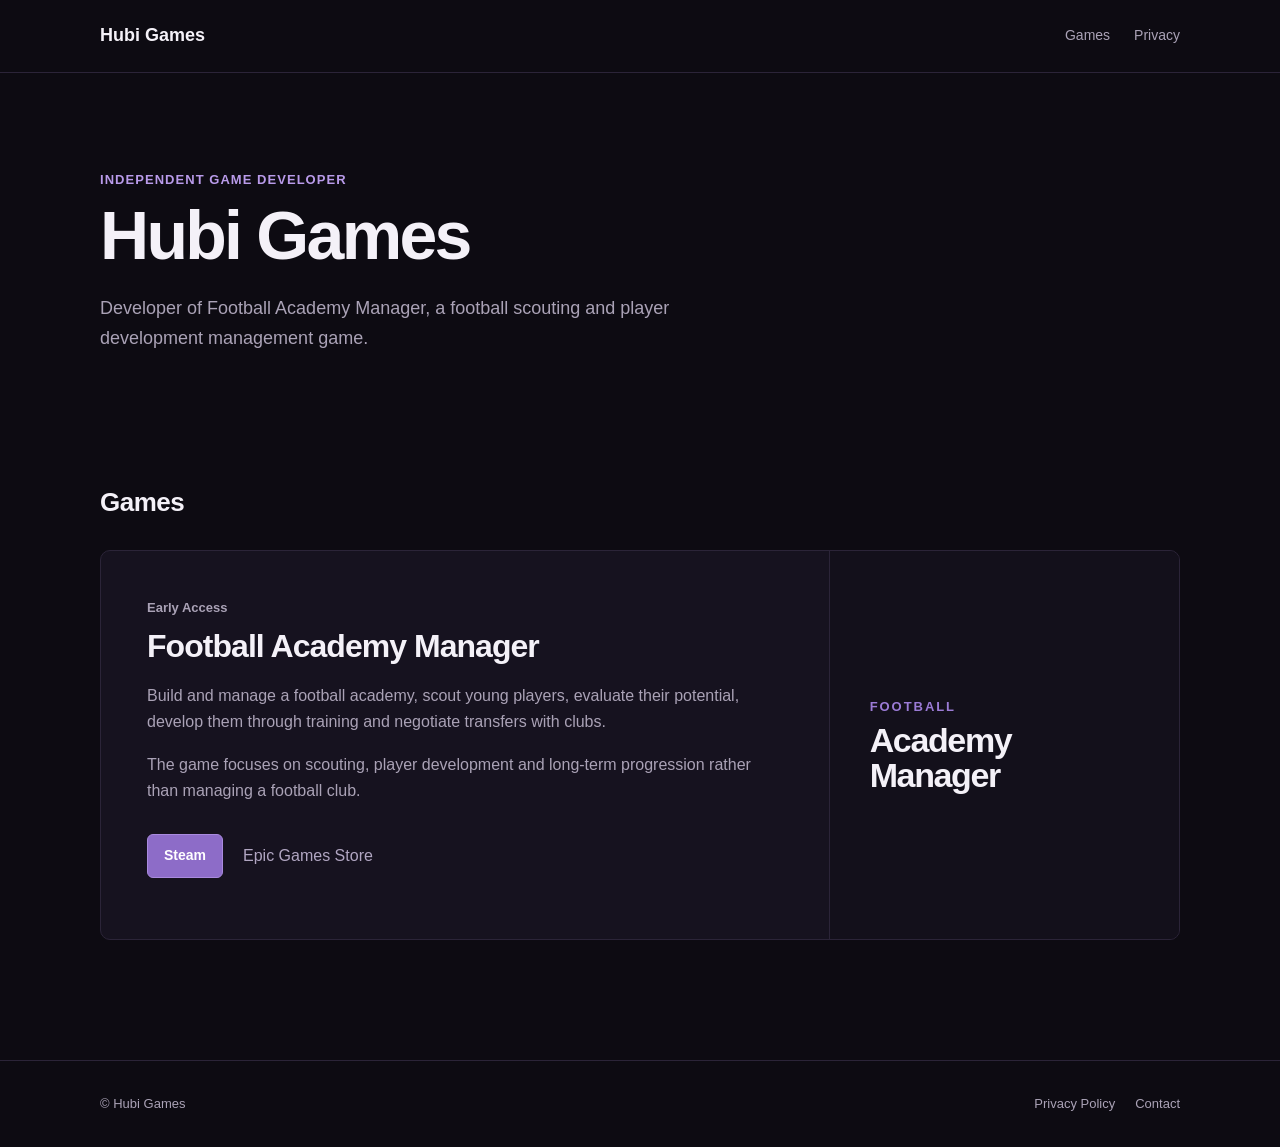
==== index.html @ 7fcf8f87 "static website" ====
<!doctype html>
<html lang="en">
  <head>
    <meta charset="UTF-8" />
    <meta name="viewport" content="width=device-width, initial-scale=1.0" />

    <title>Hubi Games</title>
    <meta name="description" content="Hubi Games is the developer of Football Academy Manager." />

    <link rel="stylesheet" href="styles.css" />
  </head>

  <body>
    <header class="site-header">
      <div class="container header-inner">
        <a class="logo" href="/">Hubi Games</a>

        <nav>
          <a href="#games">Games</a>
          <a href="privacy.html">Privacy</a>
        </nav>
      </div>
    </header>

    <main>
      <section class="intro">
        <div class="container">
          <p class="label">Independent game developer</p>

          <h1>Hubi Games</h1>

          <p class="intro-text">
            Developer of Football Academy Manager, a football scouting and player development management game.
          </p>
        </div>
      </section>

      <section id="games" class="games">
        <div class="container">
          <h2>Games</h2>

          <article class="game">
            <div class="game-content">
              <p class="status">Early Access</p>

              <h3>Football Academy Manager</h3>

              <p>
                Build and manage a football academy, scout young players, evaluate their potential, develop them through
                training and negotiate transfers with clubs.
              </p>

              <p>
                The game focuses on scouting, player development and long-term progression rather than managing a
                football club.
              </p>

              <div class="links">
                <a
                  class="button"
                  href="https://store.steampowered.com/app/3852060/Football_Academy_Manager/?utm_source=website&utm_medium=website&utm_campaign=website"
                >
                  Steam
                </a>

                <a class="text-link" href="https://store.epicgames.com/p/football-academy-manager-f6908c">
                  Epic Games Store
                </a>
              </div>
            </div>

            <div class="game-title">
              <span>Football</span>
              <strong>Academy Manager</strong>
            </div>
          </article>
        </div>
      </section>
    </main>

    <footer>
      <div class="container footer-inner">
        <span>© Hubi Games</span>

        <div>
          <a href="privacy.html">Privacy Policy</a>
          <a href="mailto:support@hubigames.com">Contact</a>
        </div>
      </div>
    </footer>
  </body>
</html>
---- styles.css ----
:root {
  --bg: #0d0b12;
  --panel: #16121f;
  --border: #2b2438;

  --text: #f4f1f8;
  --muted: #aaa2b6;

  --accent: #9b7bd6;
  --accent-light: #b99bea;
  --accent-dark: #120d19;

  --width: 1080px;
}

* {
  box-sizing: border-box;
}

html {
  scroll-behavior: smooth;
}

body {
  margin: 0;

  background: var(--bg);
  color: var(--text);

  font-family: -apple-system, BlinkMacSystemFont, "Segoe UI", Arial, sans-serif;

  font-size: 16px;
  line-height: 1.65;
}

a {
  color: inherit;
  text-decoration: none;
}

.container {
  width: min(calc(100% - 40px), var(--width));
  margin: 0 auto;
}

/* Header */

.site-header {
  border-bottom: 1px solid var(--border);
}

.header-inner {
  min-height: 72px;

  display: flex;
  align-items: center;
  justify-content: space-between;
}

.logo {
  font-size: 18px;
  font-weight: 700;
}

nav {
  display: flex;
  gap: 24px;
}

nav a {
  color: var(--muted);
  font-size: 14px;
}

nav a:hover {
  color: var(--text);
}

/* Intro */

.intro {
  padding: 96px 0 88px;
}

.label {
  margin: 0 0 10px;

  color: var(--accent);

  font-size: 13px;
  font-weight: 600;
  text-transform: uppercase;
  letter-spacing: 0.08em;
}

.intro h1 {
  margin: 0;

  font-size: clamp(44px, 7vw, 68px);
  line-height: 1.05;

  letter-spacing: -0.04em;
}

.intro-text {
  max-width: 650px;

  margin: 22px 0 0;

  color: var(--muted);
  font-size: 18px;
}

/* Games */

.games {
  padding: 40px 0 120px;
}

.games > .container > h2 {
  margin: 0 0 26px;

  font-size: 26px;
  letter-spacing: -0.02em;
}

.game {
  min-height: 390px;

  display: grid;
  grid-template-columns: 1.35fr 0.65fr;

  border: 1px solid var(--border);
  border-radius: 10px;

  overflow: hidden;

  background: var(--panel);
}

.game-content {
  padding: 46px;
}

.status {
  margin: 0 0 8px;

  color: var(--accent);

  font-size: 13px;
  font-weight: 600;
}

.game h3 {
  margin: 0 0 18px;

  font-size: 32px;
  line-height: 1.2;

  letter-spacing: -0.03em;
}

.game-content p {
  max-width: 650px;

  color: var(--muted);
}

.links {
  margin-top: 30px;

  display: flex;
  align-items: center;
  gap: 20px;
}

.status,
.label,
.game-title span {
  color: var(--accent-light);
}

.button {
  padding: 9px 16px;

  border: 1px solid #a98ade;
  border-radius: 6px;

  background: #8d6cc8;
  color: #ffffff;

  font-size: 14px;
  font-weight: 650;
}

.button:hover {
  background: #9d7bd6;
}

.text-link {
  color: #b1a6c2;
}

.text-link:hover {
  color: #d4c6ea;
}

/* Game title */

.game-title {
  min-height: 100%;

  display: flex;
  flex-direction: column;
  justify-content: center;

  padding: 40px;

  border-left: 1px solid var(--border);

  background: #13101b;
}

.game-title span {
  margin-bottom: 5px;

  color: var(--accent);

  font-size: 13px;
  font-weight: 600;

  text-transform: uppercase;
  letter-spacing: 0.15em;
}

.game-title strong {
  max-width: 220px;

  font-size: 34px;
  line-height: 1.05;

  letter-spacing: -0.04em;
}

/* Footer */

footer {
  border-top: 1px solid var(--border);
}

.footer-inner {
  min-height: 86px;

  display: flex;
  align-items: center;
  justify-content: space-between;

  color: var(--muted);

  font-size: 13px;
}

.footer-inner div {
  display: flex;
  gap: 20px;
}

.footer-inner a:hover {
  color: var(--text);
}

/* Privacy */

.legal {
  padding: 80px 0 120px;
}

.legal h1 {
  margin: 0 0 42px;

  font-size: 44px;
  line-height: 1.1;

  letter-spacing: -0.04em;
}

.legal section {
  padding: 26px 0;

  border-top: 1px solid var(--border);
}

.legal h2 {
  margin: 0 0 10px;

  font-size: 18px;
}

.legal p {
  margin: 8px 0;

  color: var(--muted);
}

.legal a {
  color: var(--accent);
}

/* Mobile */

@media (max-width: 720px) {
  .intro {
    padding: 70px 0;
  }

  .game {
    grid-template-columns: 1fr;
  }

  .game-content {
    padding: 30px;
  }

  .game-title {
    min-height: 220px;

    border-left: 0;
    border-top: 1px solid var(--border);
  }

  .footer-inner {
    padding: 22px 0;

    align-items: flex-start;
    flex-direction: column;
    gap: 10px;
  }
}
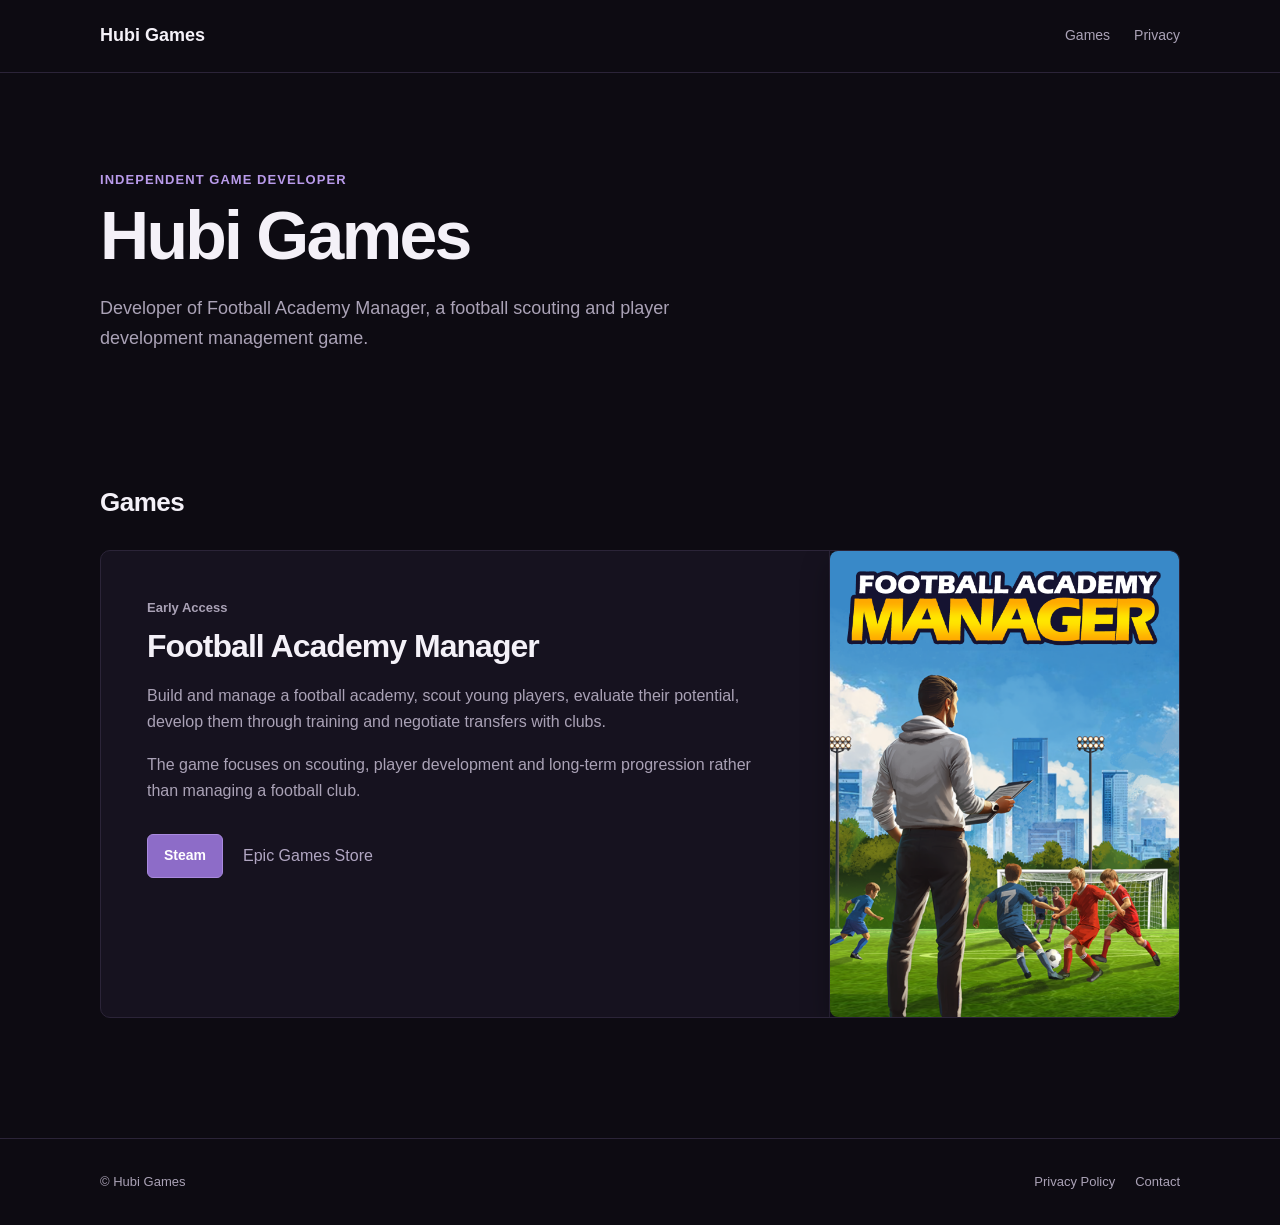
==== commit a691ed2b: "game capsule" ====
--- a/index.html
+++ b/index.html
@@ -6,6 +6,9 @@
 
     <title>Hubi Games</title>
     <meta name="description" content="Hubi Games is the developer of Football Academy Manager." />
+
+    <link rel="icon" type="image/png" href="logo.png" />
+    <link rel="apple-touch-icon" href="logo.png" />
 
     <link rel="stylesheet" href="styles.css" />
   </head>
@@ -69,9 +72,8 @@
               </div>
             </div>
 
-            <div class="game-title">
-              <span>Football</span>
-              <strong>Academy Manager</strong>
+            <div class="game-capsule">
+              <img src="fam-capsule.png" alt="Football Academy Manager" />
             </div>
           </article>
         </div>
--- a/styles.css
+++ b/styles.css
@@ -336,3 +336,26 @@
     gap: 10px;
   }
 }
+
+.game-capsule {
+  min-height: 100%;
+
+  display: flex;
+  align-items: center;
+  justify-content: center;
+
+  border-left: 1px solid var(--border);
+
+  background: #13101b;
+}
+
+.game-capsule img {
+  width: 100%;
+  height: auto;
+
+  display: block;
+
+  border-radius: 8px;
+
+  box-shadow: 0 12px 30px rgba(0, 0, 0, 0.3);
+}
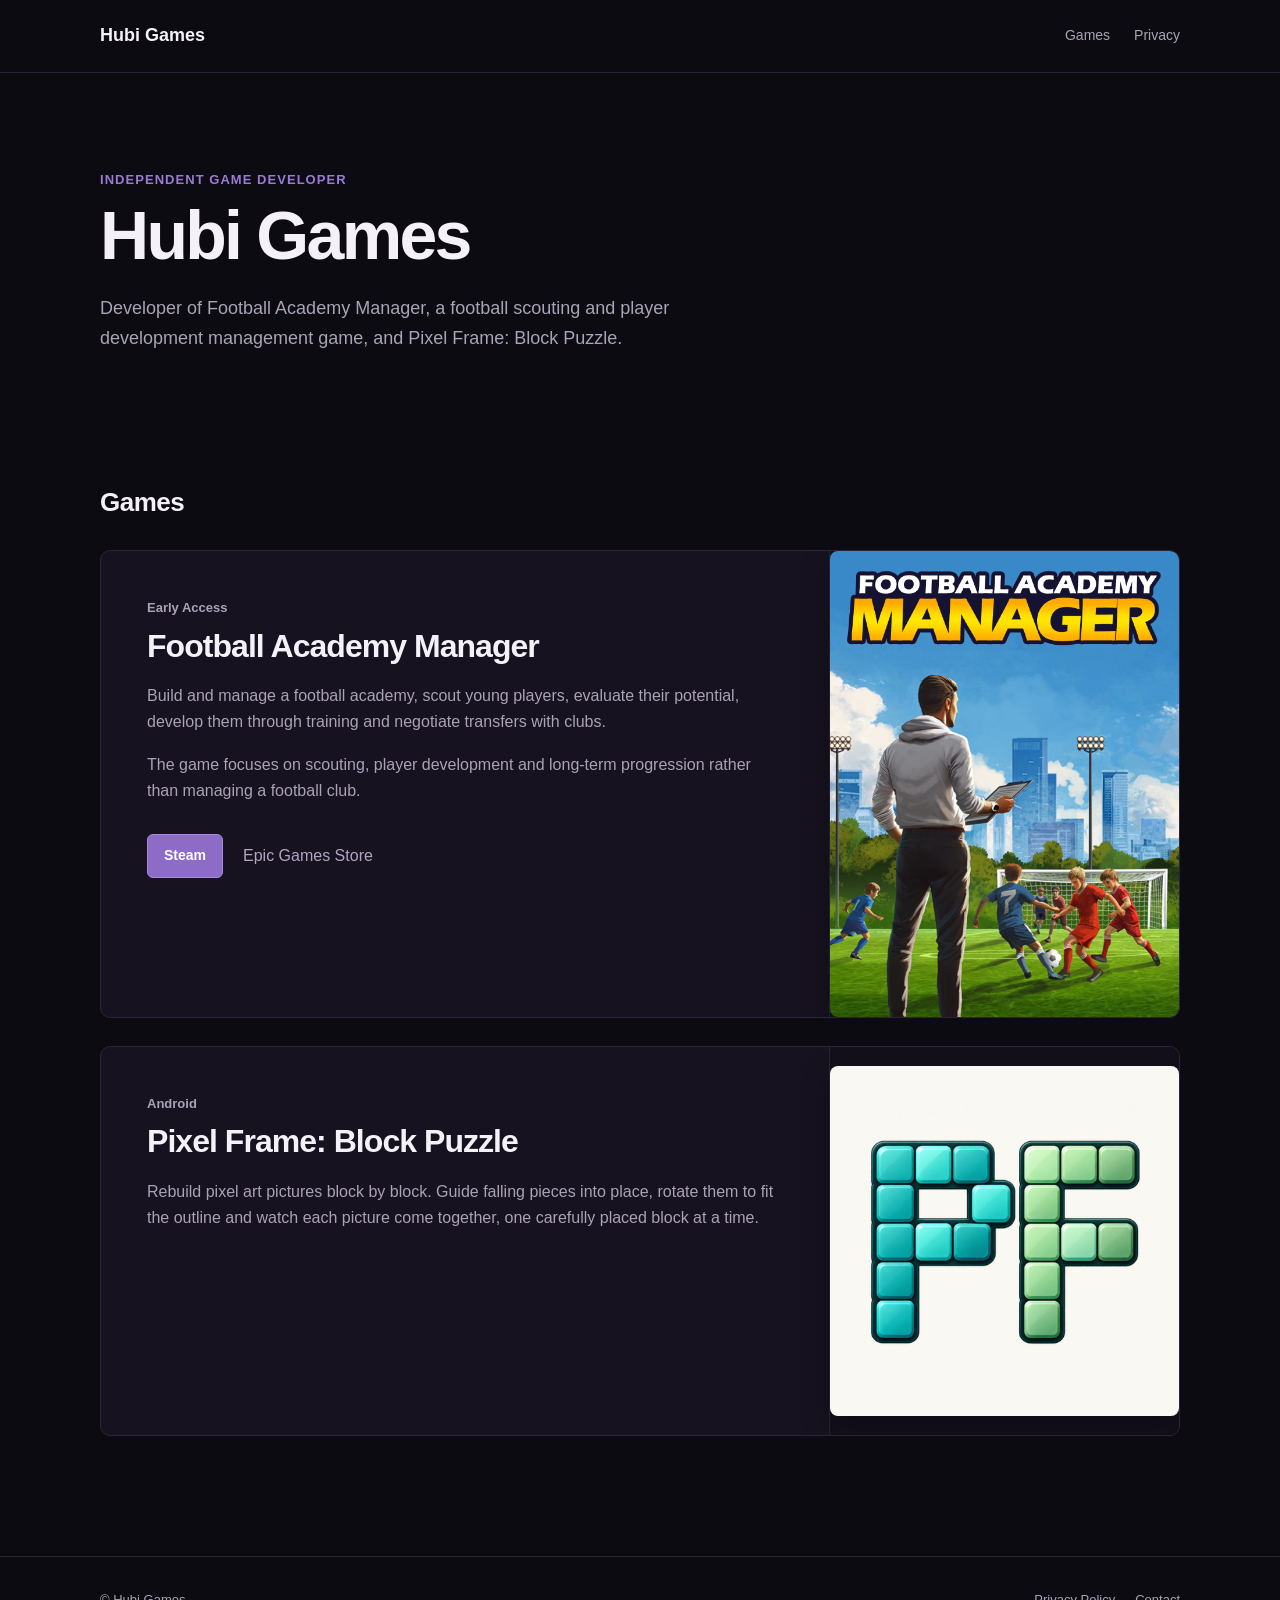
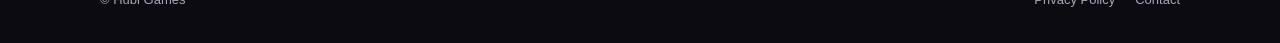
==== commit e18aff91: "rework" ====
--- a/index.html
+++ b/index.html
@@ -5,7 +5,7 @@
     <meta name="viewport" content="width=device-width, initial-scale=1.0" />
 
     <title>Hubi Games</title>
-    <meta name="description" content="Hubi Games is the developer of Football Academy Manager." />
+    <meta name="description" content="Hubi Games is the developer of Football Academy Manager and Pixel Frame: Block Puzzle." />
 
     <link rel="icon" type="image/png" href="logo.png" />
     <link rel="apple-touch-icon" href="logo.png" />
@@ -33,7 +33,8 @@
           <h1>Hubi Games</h1>
 
           <p class="intro-text">
-            Developer of Football Academy Manager, a football scouting and player development management game.
+            Developer of Football Academy Manager, a football scouting and player development management game, and
+            Pixel Frame: Block Puzzle.
           </p>
         </div>
       </section>
@@ -76,6 +77,23 @@
               <img src="fam-capsule.png" alt="Football Academy Manager" />
             </div>
           </article>
+
+          <article class="game">
+            <div class="game-content">
+              <p class="status">Android</p>
+
+              <h3>Pixel Frame: Block Puzzle</h3>
+
+              <p>
+                Rebuild pixel art pictures block by block. Guide falling pieces into place, rotate them to fit the
+                outline and watch each picture come together, one carefully placed block at a time.
+              </p>
+            </div>
+
+            <div class="game-capsule">
+              <img src="pixel-frame-icon.png" alt="Pixel Frame: Block Puzzle" />
+            </div>
+          </article>
         </div>
       </section>
     </main>
--- a/styles.css
+++ b/styles.css
@@ -175,8 +175,7 @@
 }
 
 .status,
-.label,
-.game-title span {
+.label span {
   color: var(--accent-light);
 }
 
@@ -205,41 +204,8 @@
   color: #d4c6ea;
 }
 
-/* Game title */
-
-.game-title {
-  min-height: 100%;
-
-  display: flex;
-  flex-direction: column;
-  justify-content: center;
-
-  padding: 40px;
-
-  border-left: 1px solid var(--border);
-
-  background: #13101b;
-}
-
-.game-title span {
-  margin-bottom: 5px;
-
-  color: var(--accent);
-
-  font-size: 13px;
-  font-weight: 600;
-
-  text-transform: uppercase;
-  letter-spacing: 0.15em;
-}
-
-.game-title strong {
-  max-width: 220px;
-
-  font-size: 34px;
-  line-height: 1.05;
-
-  letter-spacing: -0.04em;
+.game + .game {
+  margin-top: 28px;
 }
 
 /* Footer */
@@ -304,6 +270,22 @@
 
 .legal a {
   color: var(--accent);
+}
+
+.legal h3 {
+  margin: 18px 0 4px;
+
+  font-size: 15px;
+}
+
+.legal > p {
+  color: var(--muted);
+}
+
+.legal .updated {
+  margin: -30px 0 24px;
+
+  font-size: 13px;
 }
 
 /* Mobile */
@@ -321,13 +303,6 @@
     padding: 30px;
   }
 
-  .game-title {
-    min-height: 220px;
-
-    border-left: 0;
-    border-top: 1px solid var(--border);
-  }
-
   .footer-inner {
     padding: 22px 0;
 
